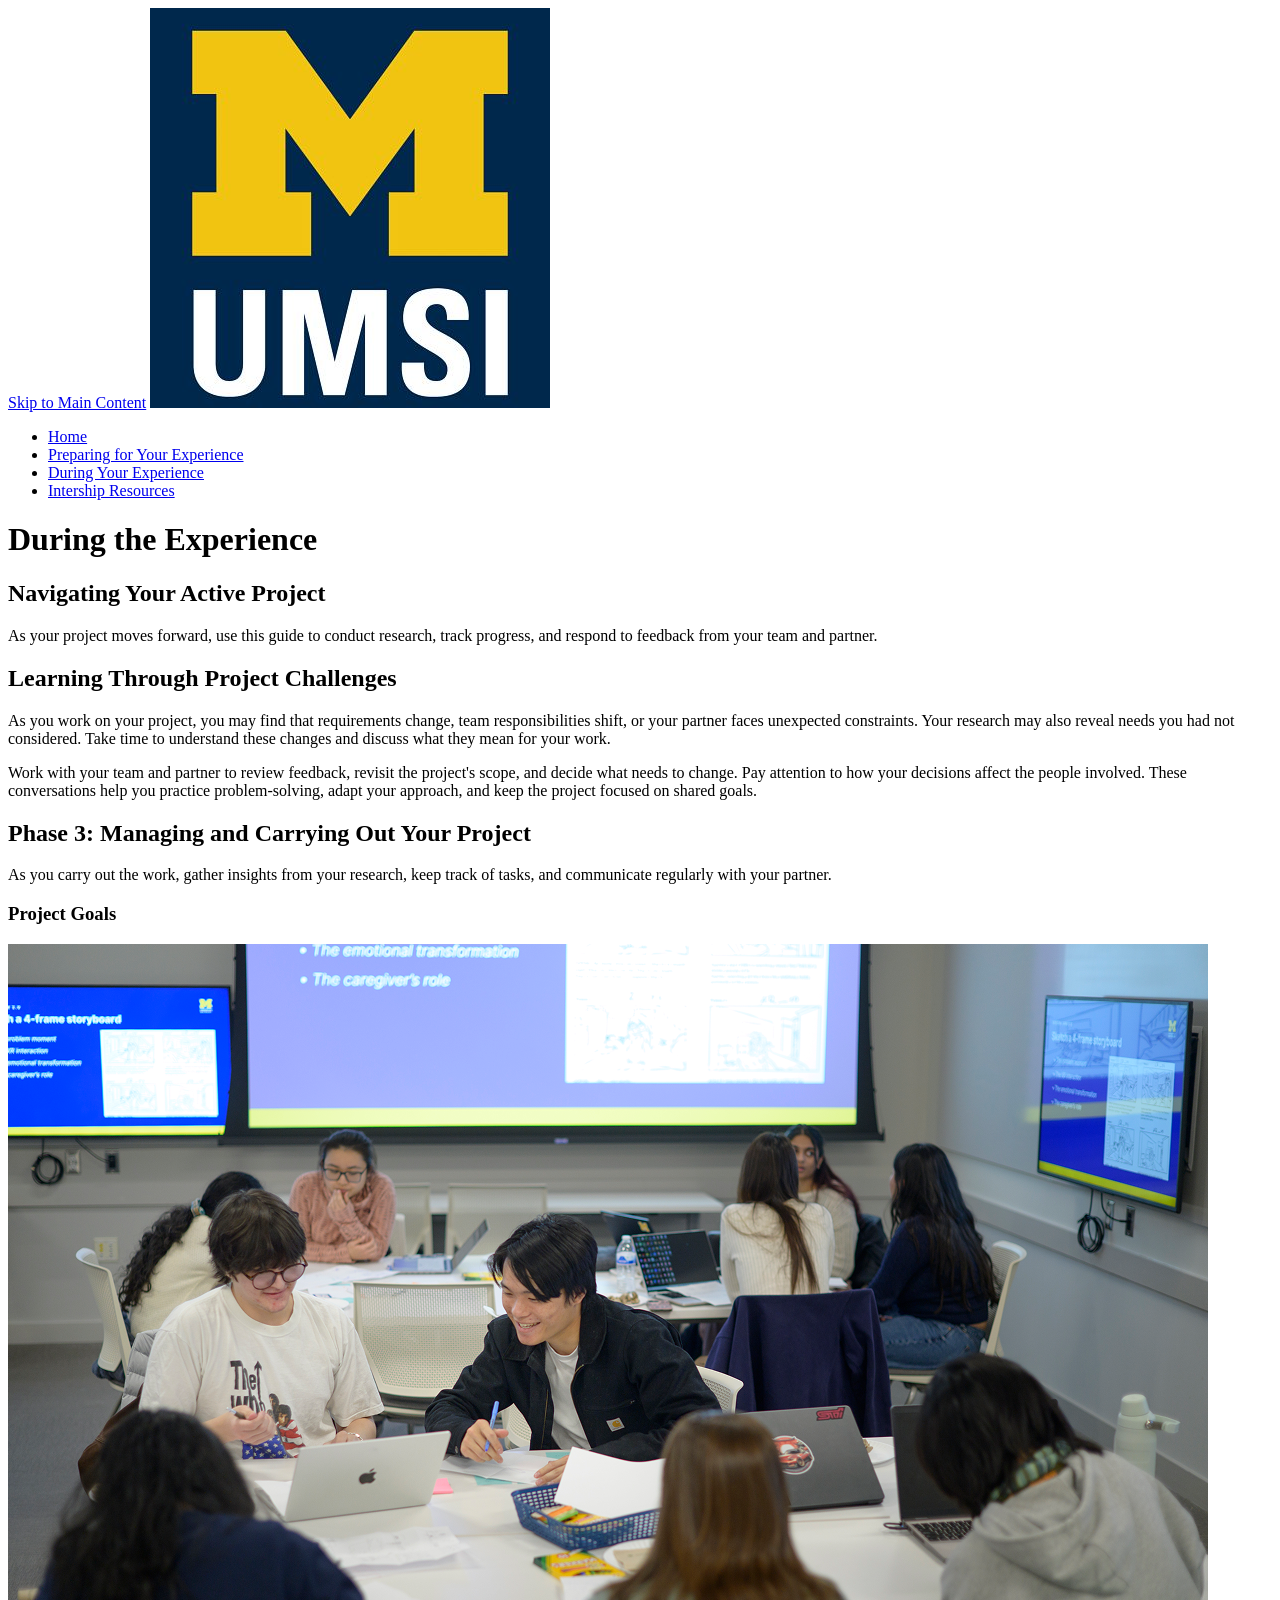
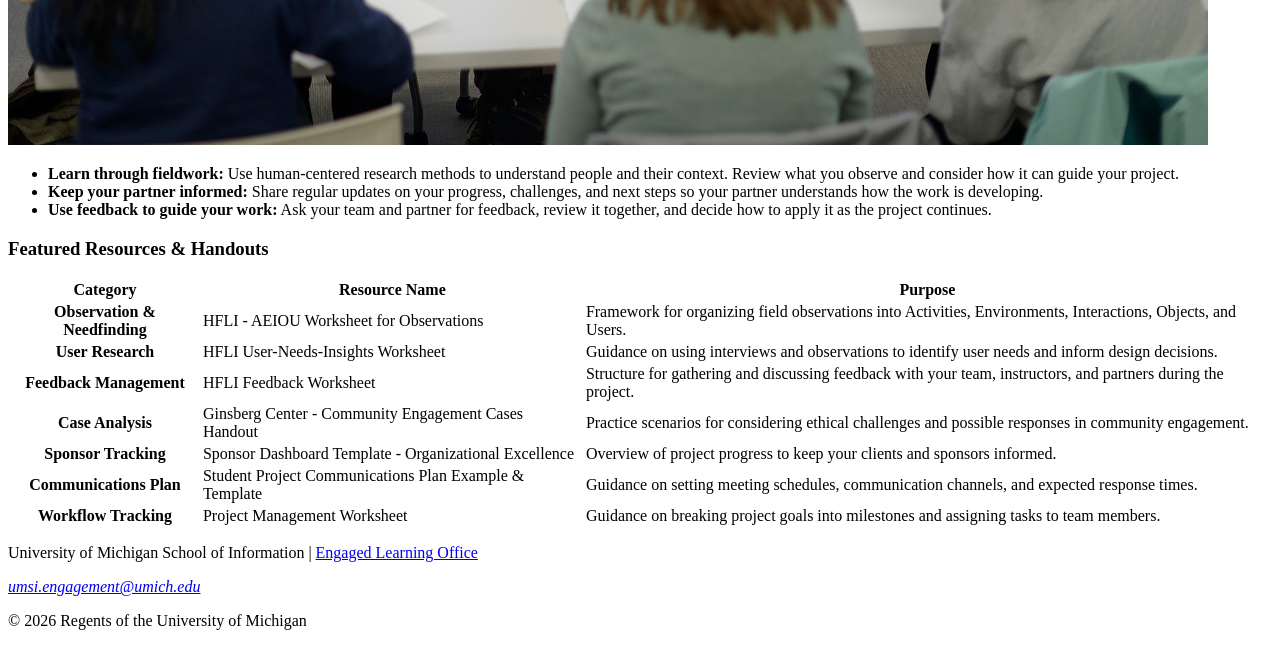
==== during.html @ bb14325f "Add files via upload" ====
<!DOCTYPE html>
<html lang="en">
<head>
    <meta charset="UTF-8">
    <meta name="viewport" content="width=device-width, initial-scale=1.0">
    <title>During the Experience</title>
</head>
<body>
  
    <header>

  <a href = "#main">Skip to Main Content</a>
        <img src="images/UMSI_signature_vertical_informal_solidblue.jpg" alt="UMSI Logo">
        <nav>
            <ul>
                <li><a href = "index.html">Home</a></li>
                <li><a href = "prep.html">Preparing for Your Experience</a></li>
                <li><a href="during.html">During Your Experience</a></li>
                <li><a href="intern.html">Intership Resources</a></li>
            </ul>
        </nav>
    <h1>During the Experience</h1>
  </header>
<main id="main">
<section>
  <h2>Navigating Your Active Project</h2>
  <p>As your project moves forward, use this guide to conduct research, track progress, and respond to feedback from your team and partner.</p>
</section>

<section>
  <h2>Learning Through Project Challenges</h2>
  <p>As you work on your project, you may find that requirements change, team responsibilities shift, or your partner faces unexpected constraints. Your research may also reveal needs you had not considered. Take time to understand these changes and discuss what they mean for your work.</p>
  <p>Work with your team and partner to review feedback, revisit the project's scope, and decide what needs to change. Pay attention to how your decisions affect the people involved. These conversations help you practice problem-solving, adapt your approach, and keep the project focused on shared goals.</p>
</section>

<section>
  <h2>Phase 3: Managing and Carrying Out Your Project</h2>
  <p>As you carry out the work, gather insights from your research, keep track of tasks, and communicate regularly with your partner.</p>
  <article>
    <h3>Project Goals</h3>
    <img src="images/UMSI_DesignJam_MixelStudio_11052025_04.jpg" alt="A group of students discussing a project together.">
    <ul>
      <li><strong>Learn through fieldwork:</strong> Use human-centered research methods to understand people and their context. Review what you observe and consider how it can guide your project.</li>
      <li><strong>Keep your partner informed:</strong> Share regular updates on your progress, challenges, and next steps so your partner understands how the work is developing.</li>
      <li><strong>Use feedback to guide your work:</strong> Ask your team and partner for feedback, review it together, and decide how to apply it as the project continues.</li>
    </ul>
</article>

  <article>
    <h3>Featured Resources &amp; Handouts</h3>
    <table>
      <thead>
        <tr>
          <th scope="col">Category</th>
          <th scope="col">Resource Name</th>
          <th scope="col">Purpose</th>
        </tr>
      </thead>
      <tbody>
        <tr>
          <th scope="row">Observation &amp; Needfinding</th>
          <td>HFLI - AEIOU Worksheet for Observations</td>
          <td>Framework for organizing field observations into Activities, Environments, Interactions, Objects, and Users.</td>
        </tr>
        <tr>
          <th scope="row">User Research</th>
          <td>HFLI User-Needs-Insights Worksheet</td>
          <td>Guidance on using interviews and observations to identify user needs and inform design decisions.</td>
        </tr>
        <tr>
          <th scope="row">Feedback Management</th>
          <td>HFLI Feedback Worksheet</td>
          <td>Structure for gathering and discussing feedback with your team, instructors, and partners during the project.</td>
        </tr>
        <tr>
          <th scope="row">Case Analysis</th>
          <td>Ginsberg Center - Community Engagement Cases Handout</td>
          <td>Practice scenarios for considering ethical challenges and possible responses in community engagement.</td>
        </tr>
        <tr>
          <th scope="row">Sponsor Tracking</th>
          <td>Sponsor Dashboard Template - Organizational Excellence</td>
          <td>Overview of project progress to keep your clients and sponsors informed.</td>
        </tr>
        <tr>
          <th scope="row">Communications Plan</th>
          <td>Student Project Communications Plan Example &amp; Template</td>
          <td>Guidance on setting meeting schedules, communication channels, and expected response times.</td>
        </tr>
        <tr>
          <th scope="row">Workflow Tracking</th>
          <td><a>Project Management Worksheet</a></td>
          <td>Guidance on breaking project goals into milestones and assigning tasks to team members.</td>
        </tr>
      </tbody>
    </table>
  </article>
</section>
<!-- Content taken & modified from ChatGPT with the prompt, "Read the 'During the Experience' section of 'Copy of SI 539 Client Project - ELO Content':
https://docs.google.com/document/d/1m_ygs4EoCYF3RuAaxoWs1xBErSQXr9Pva1TaRaE4L4o/edit?usp=sharing and use these contents to write a new webpage in the same style"  ChatGPT. (2026). ChatGPT ( GPT-6 Astra September 19th version) [Large language model].-->
</main>
<footer>
        <p>University of Michigan School of Information | <a href="https://www.si.umich.edu/programs/engaged-learning/about-engaged-learning-office">Engaged Learning Office </a></p>
      <address>
        <a href="mailto:umsi.engagement@umich.edu">umsi.engagement@umich.edu</a>
      </address>
      <p>&copy; 2026 Regents of the University of Michigan</p>
    </footer>
    
</body>

</html>
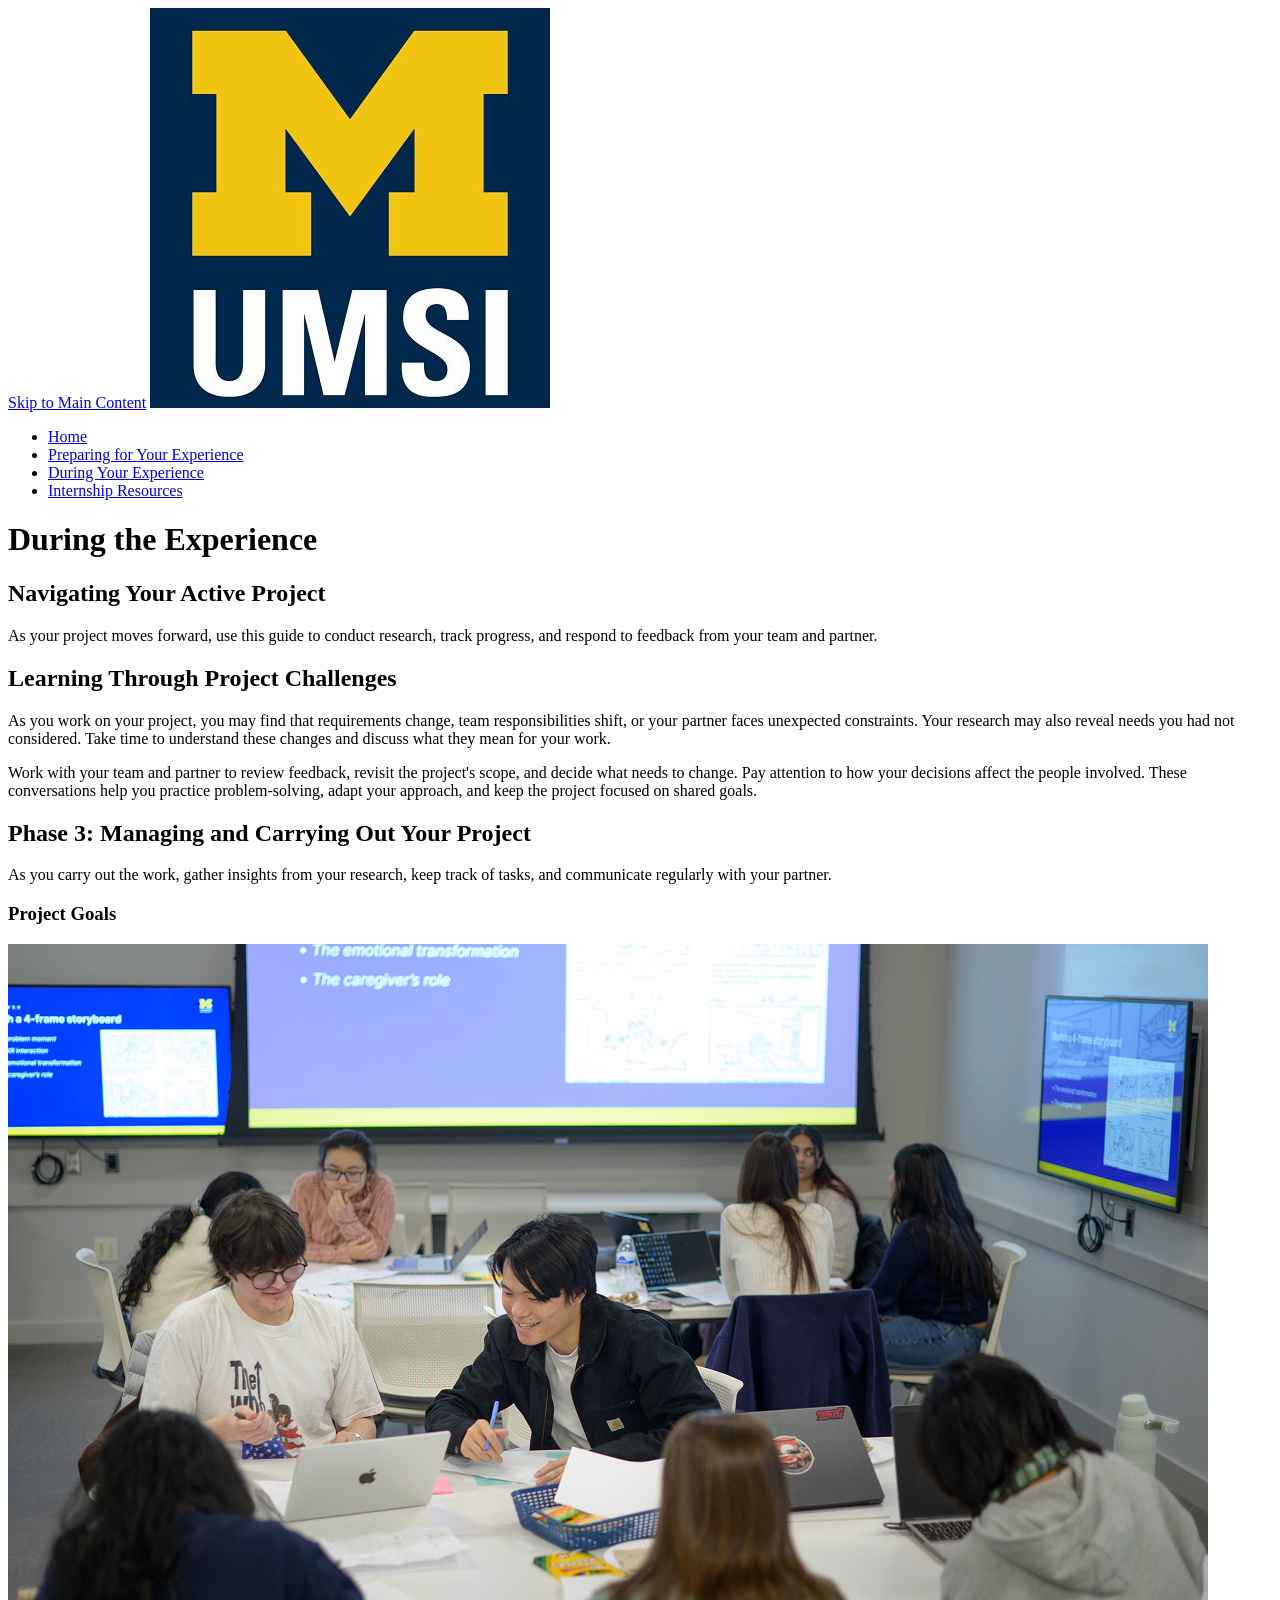
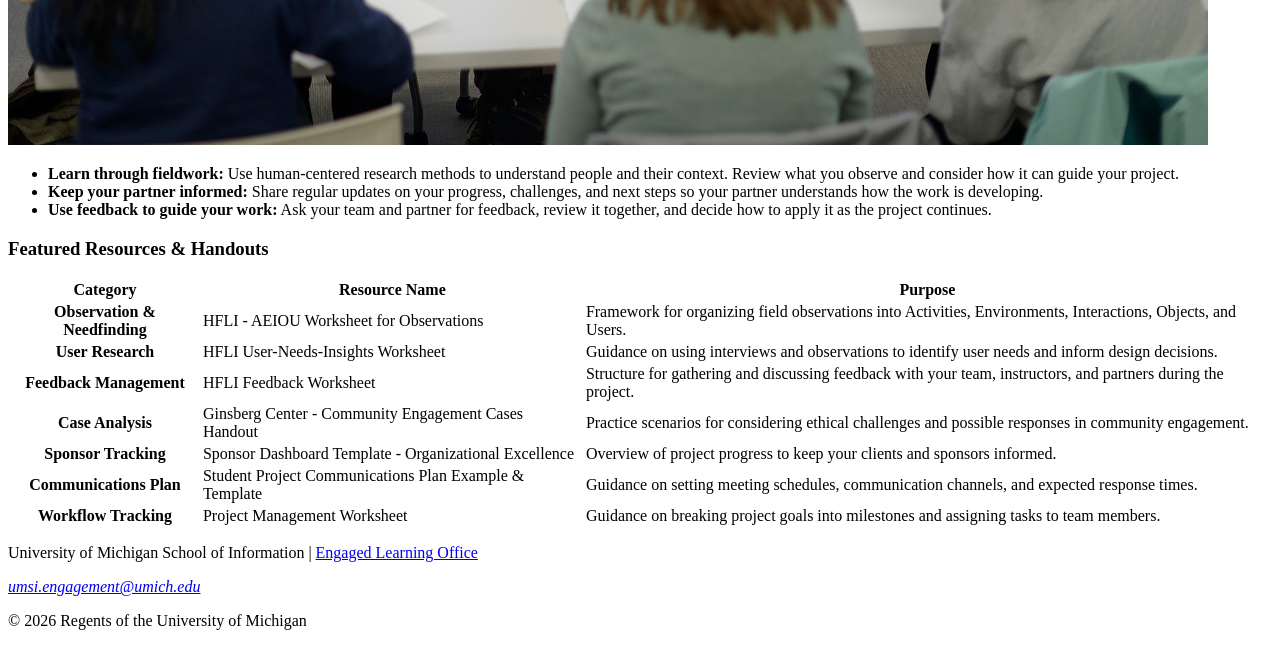
==== commit 4b7589ce: "Add files via upload" ====
--- a/during.html
+++ b/during.html
@@ -16,7 +16,7 @@
                 <li><a href = "index.html">Home</a></li>
                 <li><a href = "prep.html">Preparing for Your Experience</a></li>
                 <li><a href="during.html">During Your Experience</a></li>
-                <li><a href="intern.html">Intership Resources</a></li>
+                <li><a href="intern.html">Internship Resources</a></li>
             </ul>
         </nav>
     <h1>During the Experience</h1>
@@ -89,7 +89,7 @@
         </tr>
         <tr>
           <th scope="row">Workflow Tracking</th>
-          <td><a>Project Management Worksheet</a></td>
+          <td>Project Management Worksheet</td>
           <td>Guidance on breaking project goals into milestones and assigning tasks to team members.</td>
         </tr>
       </tbody>
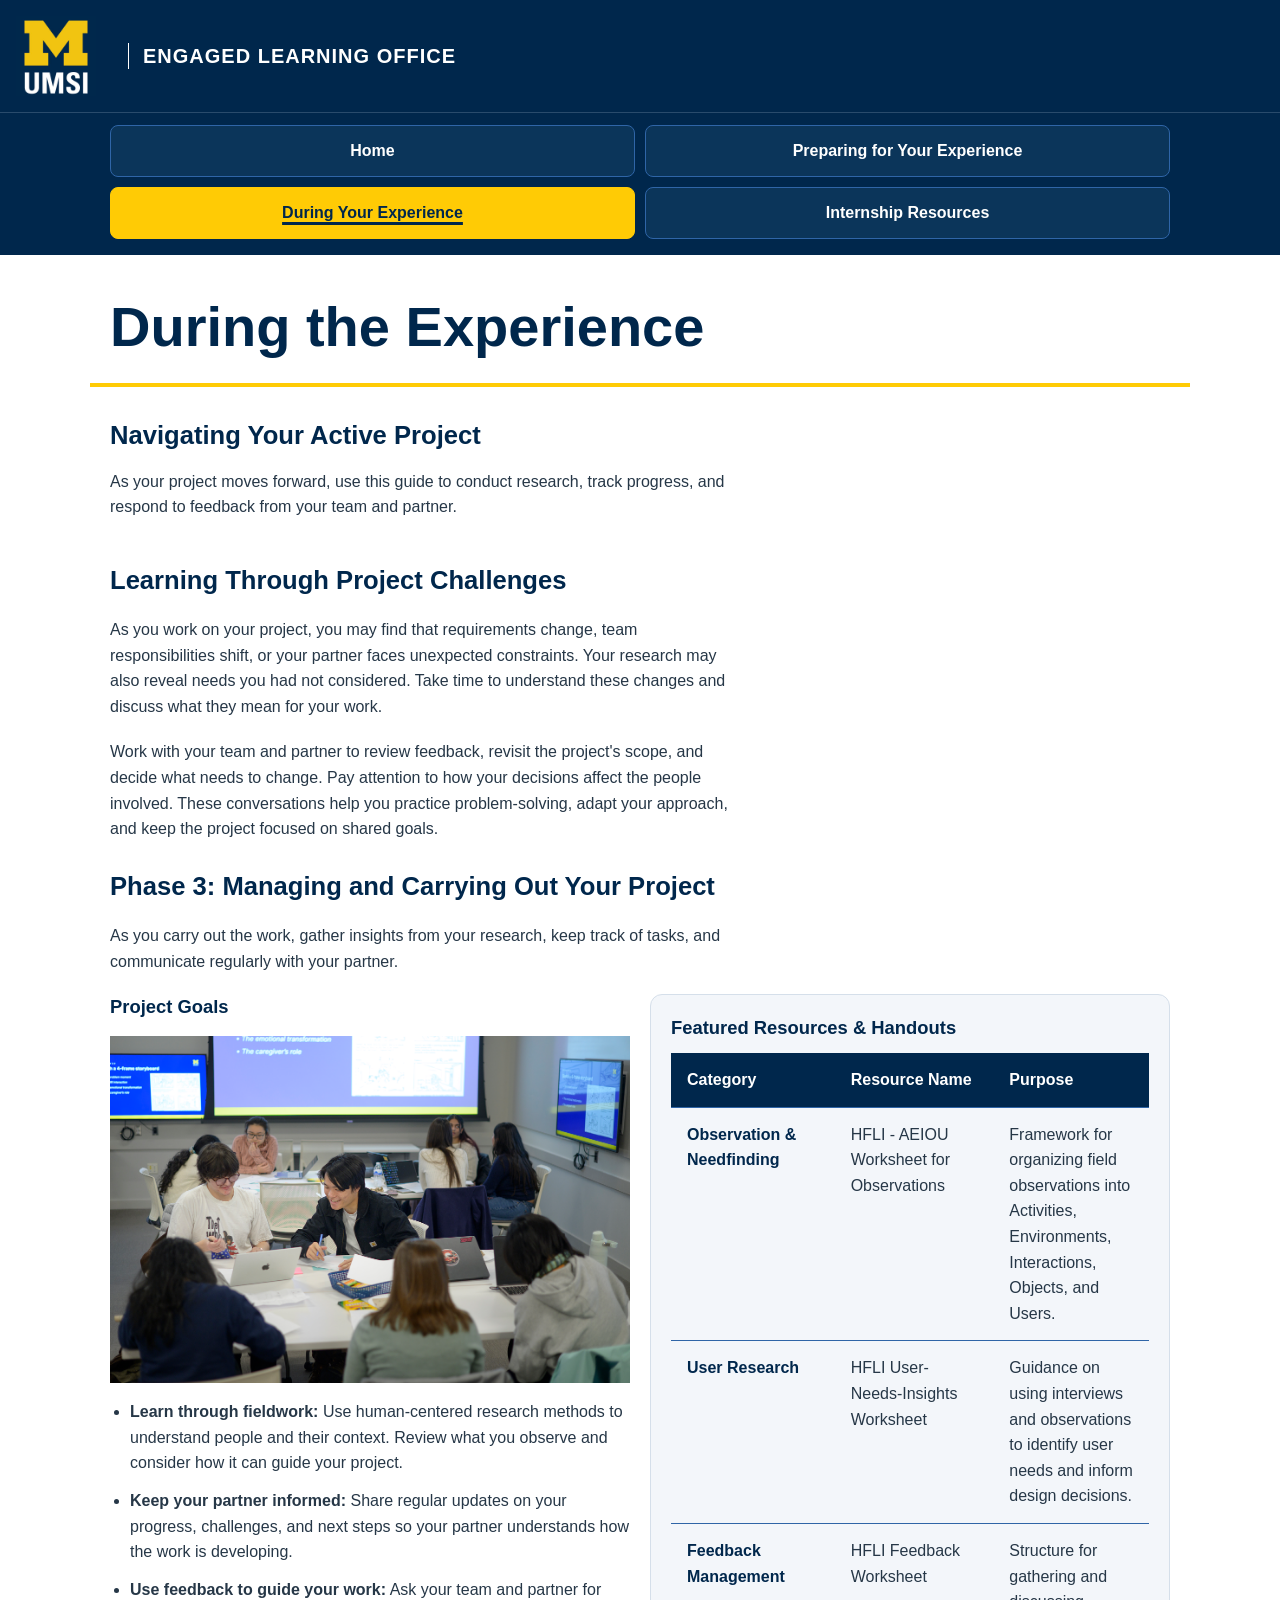
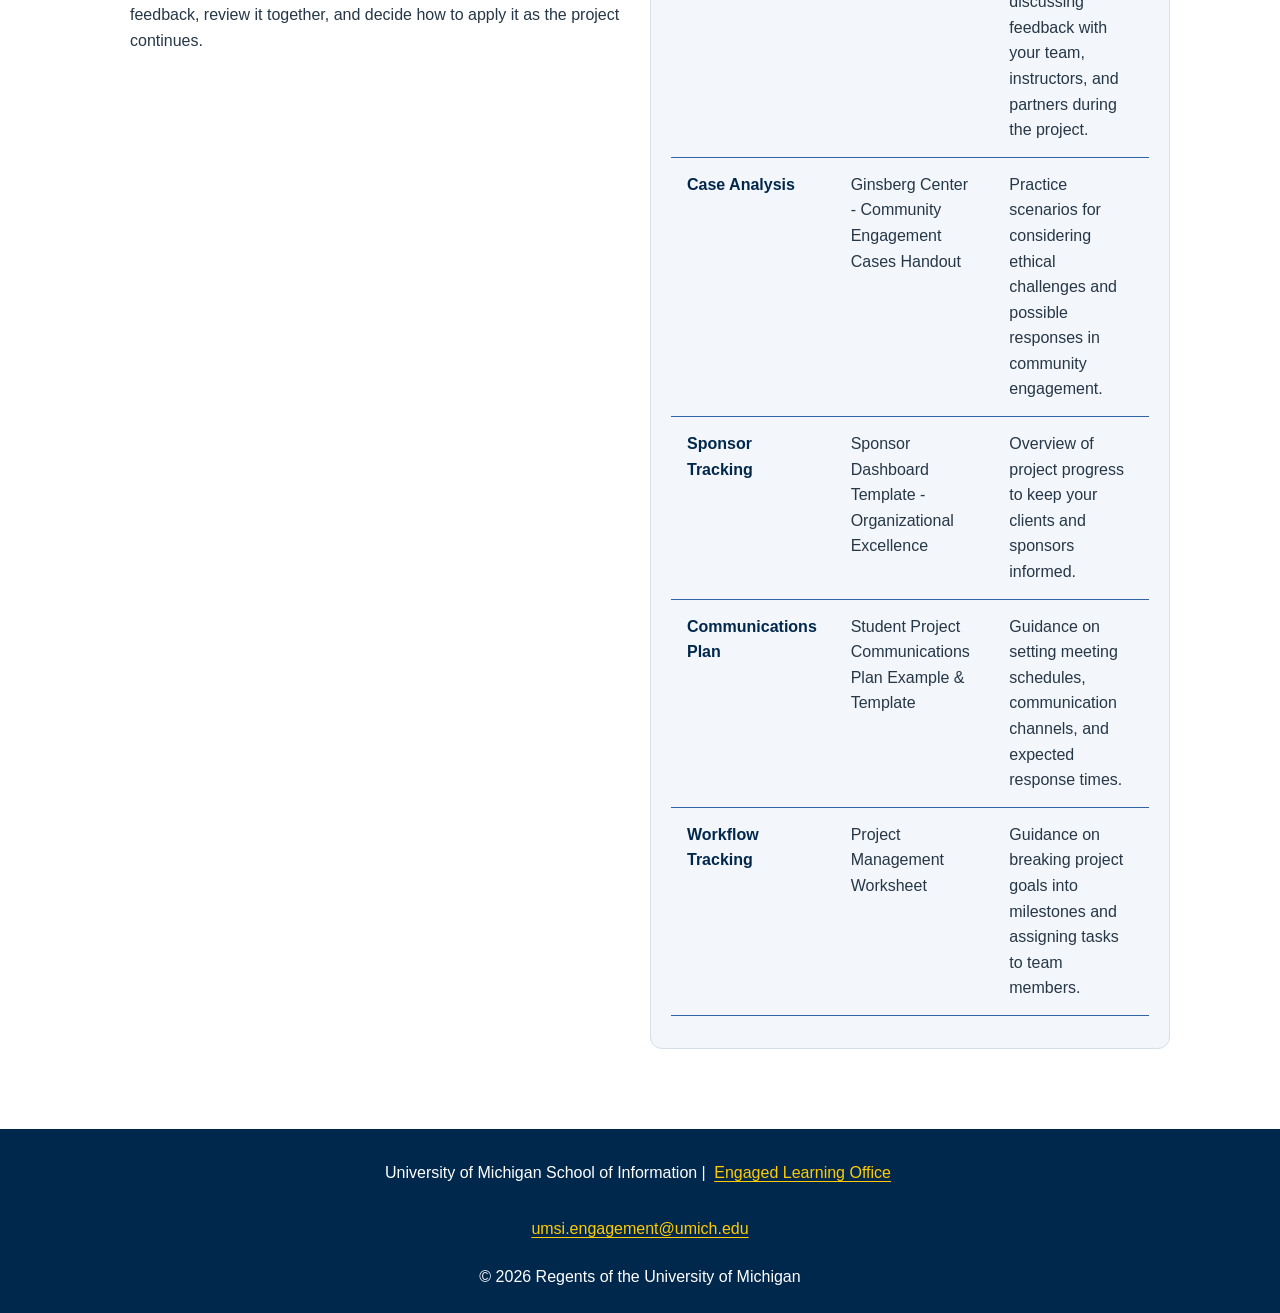
==== commit 21519c49: "Add files via upload" ====
--- a/during.html
+++ b/during.html
@@ -3,51 +3,66 @@
 <head>
     <meta charset="UTF-8">
     <meta name="viewport" content="width=device-width, initial-scale=1.0">
+    <link rel="stylesheet" href="css/html5reset.css">
+    <link rel="stylesheet" href="css/style.css">
     <title>During the Experience</title>
 </head>
 <body>
   
-    <header>
-
-  <a href = "#main">Skip to Main Content</a>
-        <img src="images/UMSI_signature_vertical_informal_solidblue.jpg" alt="UMSI Logo">
+  <header>
+    <div class="skip"><a href = "#main">Skip to Main Content</a></div>
+         <div class="site-branding">
+        <img class="logo" 
+             src="images/UMSI_signature_vertical_informal_solidblue.jpg" 
+             alt="UMSI Logo"
+        >
+        <div class="brand-text">
+        <p class="site-name">Engaged Learning Office</p>
+        </div>
+        </div>
         <nav>
             <ul>
                 <li><a href = "index.html">Home</a></li>
                 <li><a href = "prep.html">Preparing for Your Experience</a></li>
-                <li><a href="during.html">During Your Experience</a></li>
+                <li><a href="during.html" aria-current="page">During Your Experience</a></li>
                 <li><a href="intern.html">Internship Resources</a></li>
             </ul>
         </nav>
     <h1>During the Experience</h1>
   </header>
 <main id="main">
-<section>
+<section class="intro">
   <h2>Navigating Your Active Project</h2>
   <p>As your project moves forward, use this guide to conduct research, track progress, and respond to feedback from your team and partner.</p>
 </section>
 
-<section>
+<section class="content">
   <h2>Learning Through Project Challenges</h2>
   <p>As you work on your project, you may find that requirements change, team responsibilities shift, or your partner faces unexpected constraints. Your research may also reveal needs you had not considered. Take time to understand these changes and discuss what they mean for your work.</p>
   <p>Work with your team and partner to review feedback, revisit the project's scope, and decide what needs to change. Pay attention to how your decisions affect the people involved. These conversations help you practice problem-solving, adapt your approach, and keep the project focused on shared goals.</p>
 </section>
 
-<section>
+<section class="content">
   <h2>Phase 3: Managing and Carrying Out Your Project</h2>
   <p>As you carry out the work, gather insights from your research, keep track of tasks, and communicate regularly with your partner.</p>
   <article>
     <h3>Project Goals</h3>
     <img src="images/UMSI_DesignJam_MixelStudio_11052025_04.jpg" alt="A group of students discussing a project together.">
-    <ul>
+    <ul class="indent">
       <li><strong>Learn through fieldwork:</strong> Use human-centered research methods to understand people and their context. Review what you observe and consider how it can guide your project.</li>
       <li><strong>Keep your partner informed:</strong> Share regular updates on your progress, challenges, and next steps so your partner understands how the work is developing.</li>
       <li><strong>Use feedback to guide your work:</strong> Ask your team and partner for feedback, review it together, and decide how to apply it as the project continues.</li>
     </ul>
 </article>
 
-  <article>
-    <h3>Featured Resources &amp; Handouts</h3>
+  <article class="stage-card">
+    <h3 id="resources-heading">Featured Resources &amp; Handouts</h3>
+    
+    <div class="table-scroll"
+        tabindex="0"
+        role="region"
+        aria-labelledby="resources-heading">
+  
     <table>
       <thead>
         <tr>
@@ -94,6 +109,7 @@
         </tr>
       </tbody>
     </table>
+    </div>
   </article>
 </section>
 <!-- Content taken & modified from ChatGPT with the prompt, "Read the 'During the Experience' section of 'Copy of SI 539 Client Project - ELO Content':
--- a/css/style.css
+++ b/css/style.css
@@ -0,0 +1,359 @@
+/* basic settings */
+nav,
+h1,
+main,
+footer {
+    font-family: "Montserrat", "Helvetica Neue", Arial, sans-serif;
+}
+
+h2 {
+    margin-bottom: 16px;
+    font-size: 1.6rem;
+    line-height: 1.3;
+    color: #00274c;
+}
+
+h3 {
+    margin-bottom: 8px;
+    font-size: 1.15rem;
+    line-height: 1.4;
+    color: #00274c;
+}
+
+p {
+    max-width: 70ch;
+    margin-bottom: 16px;
+}
+
+.indent  {
+    margin: 0;
+    padding-left: 20px;
+}
+
+section li + li {
+    margin-top: 12px;
+}
+
+img {
+    display: block;
+    max-width: 100%;
+    height: auto;
+    margin: 16px auto;
+}
+
+iframe {
+    display: block;
+    width: 100%;
+    aspect-ratio: 16 / 9;
+    height: auto;
+    border: 0;
+    margin: 16px 0;
+}
+
+/* skip */
+.skip {
+    position: relative;
+}
+
+.skip a{
+    position: absolute;
+    top: 0;
+    left: 16px;
+    z-index: 1000;
+
+    transform: translateY(calc(-100% - 16px));
+
+    background-color: #ffffff;
+    color: #00274c;
+    padding: 12px 16px;
+    border-radius: 6px;
+
+    font-weight: 700;
+    line-height: 1.5;
+    text-decoration: underline;
+}
+
+.skip a:focus {
+    top: 12px;
+    transform: translateY(0);
+
+    outline: 3px solid #ffcb05;
+    outline-offset: 3px;
+}
+
+/* site-branding */
+.site-branding {
+    display: flex;
+    align-items: center;
+    gap: 32px;
+    padding: 16px;
+    background-color: #00274c;
+}
+
+.logo {
+    width: 80px;
+    height: auto;
+    margin: 0;
+    flex-shrink: 0;
+}
+.brand-text {
+    flex: 1;
+    min-width: 0;
+
+    display: flex;
+    flex-direction: column;
+    gap: 6px;
+
+    border-left: 1px solid #ffffff;
+    padding-left: 14px;
+
+    color: #ffffff;
+    font-family: "Oswald", "Arial Narrow", sans-serif;
+    text-transform: uppercase;
+    letter-spacing: 1px;
+    text-align: left;
+    overflow-wrap: anywhere;
+}
+
+.site-name {
+    margin: 0;
+    font-size: 1.25rem;
+    font-weight: 700;
+    line-height: 1.3;
+}
+
+/* nav */
+nav {
+    background-color: #00274c;
+    padding: 12px 20px 16px;
+    border-top: 1px solid #294b6c;
+}
+
+nav ul {
+    display: grid;
+    grid-template-columns: repeat(2, minmax(0, 1fr));
+    gap: 10px;
+
+    max-width: 1060px;
+    margin: 0 auto;
+    padding: 0;
+    list-style: none;
+}
+
+nav a {
+    display: grid;
+    place-items: center;
+    box-sizing: border-box;
+
+    height: 100%;
+    min-height: 52px;
+    padding: 12px 10px;
+
+    background-color: #0b355a;
+    color: #ffffff;
+    border: 1px solid #2f65a7;
+    border-radius: 8px;
+
+    font-size: 1rem;
+    font-weight: 600;
+    line-height: 1.5;
+    text-align: center;
+    text-decoration: none;
+    overflow-wrap: anywhere;
+}
+
+nav a:hover {
+    background-color: #174c86;
+    border-color: #ffffff;
+}
+
+nav a[aria-current="page"] {
+    background-color: #ffcb05;
+    color: #00274c;
+    border-color: #ffcb05;
+
+    font-weight: 700;
+    text-decoration: underline;
+    text-decoration-thickness: 3px;
+    text-underline-offset: 4px;
+}
+
+nav a:focus-visible {
+    outline: 3px solid #ffffff;
+    outline-offset: 3px;
+}
+
+/* main contents */
+h1, main {
+    box-sizing: border-box;
+    width: 100%;
+    max-width: 1100px;
+    margin: 0 auto;
+    padding: 24px 20px;
+
+    color: #263747;
+    line-height: 1.6;
+}
+
+h1 {
+    padding-top: 40px;
+    border-bottom: 4px solid #ffcb05;
+
+    font-size: clamp(2rem, 5vw, 3.5rem);
+    font-weight: 700;
+    line-height: 1.15;
+    color: #00274c;
+}
+
+main {
+    display: grid;
+    gap: 28px;
+    padding-top: 32px;
+    padding-bottom: 48px;
+}
+
+.content {
+    display: grid;
+    grid-template-columns: repeat(auto-fit, minmax(min(100%, 350px), 1fr));
+    gap: 20px;
+}
+
+.content > h2,
+.content > p {
+    grid-column: 1 / -1;
+    margin: 0;
+}
+
+/* stage-card & aside section*/
+.stage-card{
+    display: grid;
+    grid-template-rows: auto 1fr auto;
+    gap: 12px;
+
+    padding: 20px;
+    background-color: #f3f6fa;
+    border: 1px solid #d5dfea;
+    border-radius: 12px;
+}
+
+.stage-card h3,
+.stage-card p {
+    margin: 0;
+}
+
+.card-link,
+main > aside > div > a {
+    display: grid;
+    place-items: center;
+    box-sizing: border-box;
+
+    min-height: 48px;
+    padding: 12px 16px;
+
+    color: #ffffff;
+    border-radius: 6px;
+
+    font-weight: 700;
+    text-align: center;
+    text-decoration: none;
+}
+ 
+.card-link {
+    background-color: #00274c;
+}
+main > aside > div > a {
+    background-color: #2f65a7;
+}
+
+.card-link:hover,
+main > aside > div > a:hover {
+    background-color: #174c86;
+}
+
+.card-link:focus-visible {
+    outline: 3px solid #00274c;
+    outline-offset: 3px;
+}
+
+/* table */
+.table-scroll {
+    max-width: 100%;
+    overflow-x: auto;
+}
+
+.table-scroll table {
+    width: 100%;
+    border-collapse: collapse;
+}
+
+.table-scroll th,
+.table-scroll td {
+    padding: 14px 16px;
+    text-align: left;
+    vertical-align: top;
+    border-bottom: 1px solid #2f65a7;
+}
+
+.table-scroll thead th {
+    background-color: #00274c;
+    color: #ffffff;
+    font-weight: 700;
+}
+
+.table-scroll tbody th {
+    color: #00274c;
+    font-weight: 600;
+}
+
+.table-scroll:focus-visible {
+    outline: 3px solid #00274c;
+    outline-offset: -3px;
+}
+
+/* allow grid items to shrink */
+.content,
+.stage-card,
+.table-scroll {
+    min-width: 0;
+}
+
+/* footer */
+footer {
+    margin-top: 32px;
+    padding: 24px 16px;
+
+    background-color: #00274c;
+    color: #ffffff;
+    text-align: center;
+    line-height: 1.5;
+}
+
+footer p,
+footer address {
+    margin: 0 0 12px;
+}
+
+footer p {
+    max-width: none;
+}
+
+footer p:last-child {
+    margin-bottom: 0;
+}
+
+footer address {
+    font-style: normal;
+}
+
+footer a {
+    display: inline-block;
+    box-sizing: border-box;
+    max-width: 100%;
+    min-height: 44px;
+    padding: 8px 4px;
+
+    color: #ffcb05;
+    text-decoration: underline;
+    text-underline-offset: 3px;
+    overflow-wrap: anywhere;
+}
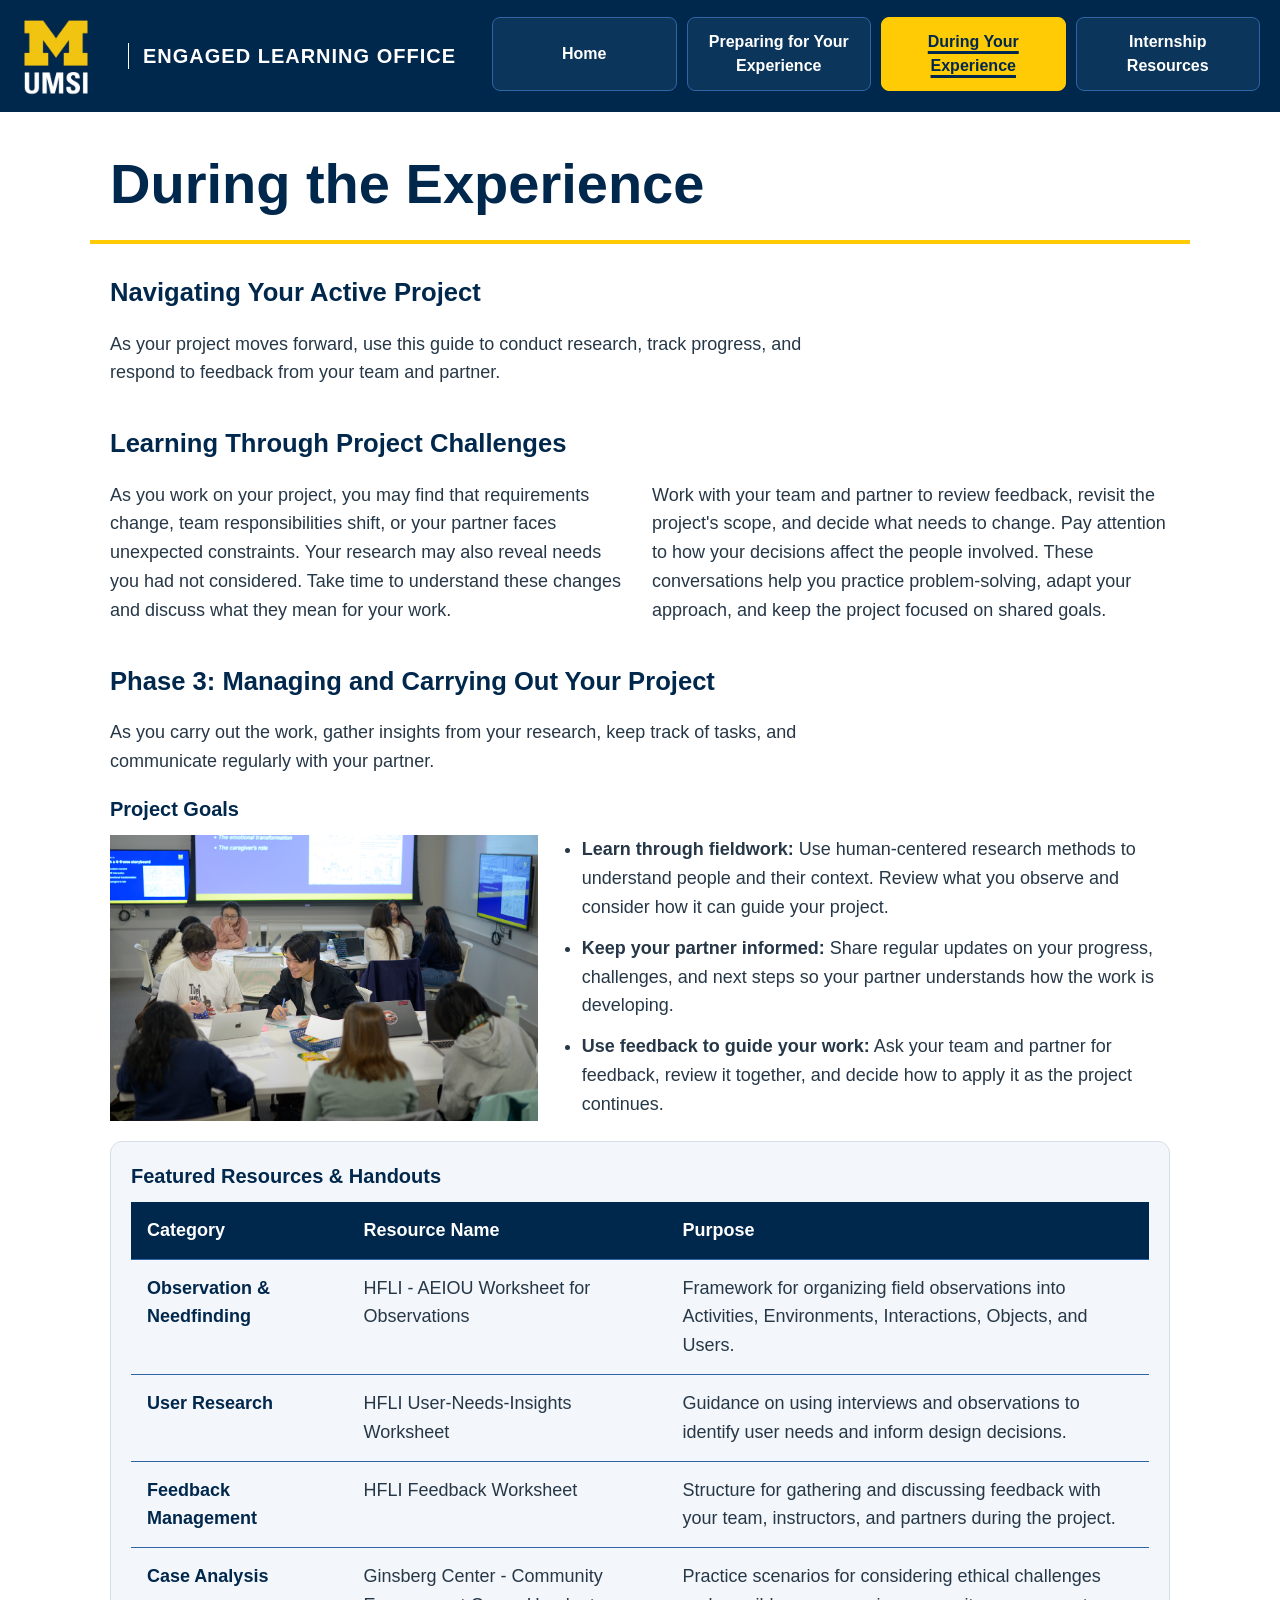
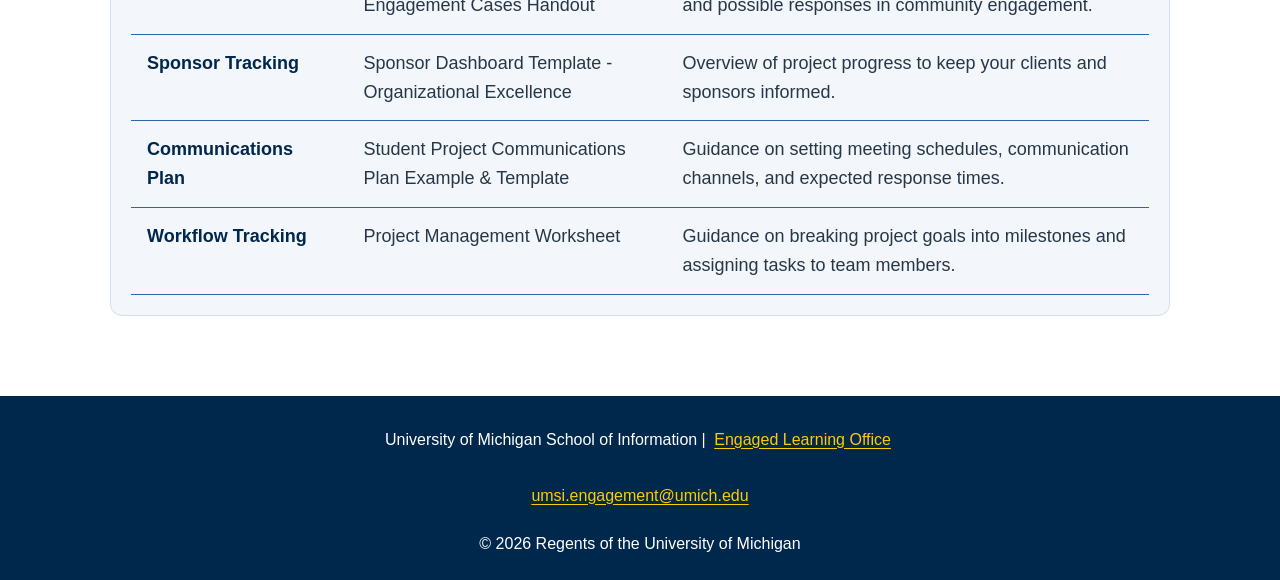
==== commit 80a410af: "Add files via upload" ====
--- a/during.html
+++ b/during.html
@@ -8,7 +8,7 @@
     <title>During the Experience</title>
 </head>
 <body>
-  
+  <div class="progress-bar" id="progress-bar" aria-hidden="true"></div>
   <header>
     <div class="skip"><a href = "#main">Skip to Main Content</a></div>
          <div class="site-branding">
@@ -36,7 +36,7 @@
   <p>As your project moves forward, use this guide to conduct research, track progress, and respond to feedback from your team and partner.</p>
 </section>
 
-<section class="content">
+<section class="content text-cols">
   <h2>Learning Through Project Challenges</h2>
   <p>As you work on your project, you may find that requirements change, team responsibilities shift, or your partner faces unexpected constraints. Your research may also reveal needs you had not considered. Take time to understand these changes and discuss what they mean for your work.</p>
   <p>Work with your team and partner to review feedback, revisit the project's scope, and decide what needs to change. Pay attention to how your decisions affect the people involved. These conversations help you practice problem-solving, adapt your approach, and keep the project focused on shared goals.</p>
@@ -45,7 +45,7 @@
 <section class="content">
   <h2>Phase 3: Managing and Carrying Out Your Project</h2>
   <p>As you carry out the work, gather insights from your research, keep track of tasks, and communicate regularly with your partner.</p>
-  <article>
+  <article class="media-split">
     <h3>Project Goals</h3>
     <img src="images/UMSI_DesignJam_MixelStudio_11052025_04.jpg" alt="A group of students discussing a project together.">
     <ul class="indent">
@@ -120,9 +120,9 @@
       <address>
         <a href="mailto:umsi.engagement@umich.edu">umsi.engagement@umich.edu</a>
       </address>
-      <p>&copy; 2026 Regents of the University of Michigan</p>
+      <p>&copy; <span id="year">2026</span> Regents of the University of Michigan</p>
     </footer>
-    
+    <script src="js/script.js"></script>
 </body>
 
 </html>
--- a/css/style.css
+++ b/css/style.css
@@ -81,6 +81,19 @@
     outline-offset: 3px;
 }
 
+/* progress bar */
+.progress-bar {
+    position: fixed;
+    top: 0;
+    left: 0;
+    z-index: 999;
+
+    width: 0;
+    height: 6px;
+    background-color: #ffcb05;
+    border-bottom: 2px solid #00274c;
+}
+
 /* site-branding */
 .site-branding {
     display: flex;
@@ -129,15 +142,20 @@
     border-top: 1px solid #294b6c;
 }
 
+/* 4 columns, each link spans 2 on mobile */
 nav ul {
     display: grid;
-    grid-template-columns: repeat(2, minmax(0, 1fr));
+    grid-template-columns: repeat(4, minmax(0, 1fr));
     gap: 10px;
 
     max-width: 1060px;
     margin: 0 auto;
     padding: 0;
     list-style: none;
+}
+
+nav li {
+    grid-column: span 2;
 }
 
 nav a {
@@ -205,29 +223,95 @@
     color: #00274c;
 }
 
+/* page grid: 4 columns on mobile */
 main {
     display: grid;
-    gap: 28px;
+    grid-template-columns: repeat(4, minmax(0, 1fr));
+    column-gap: 16px;
+    row-gap: 28px;
     padding-top: 32px;
     padding-bottom: 48px;
 }
 
-.content {
+main > section,
+main > aside {
+    grid-column: 1 / -1;
+    min-width: 0;
+}
+
+.intro,
+.content,
+article.media-split {
     display: grid;
-    grid-template-columns: repeat(auto-fit, minmax(min(100%, 350px), 1fr));
-    gap: 20px;
-}
-
+    grid-template-columns: repeat(4, minmax(0, 1fr));
+    column-gap: 16px;
+    row-gap: 20px;
+}
+
+.intro > h2,
+.intro > p,
+.intro > iframe,
 .content > h2,
-.content > p {
+.content > p,
+.content > img,
+.content > ul,
+.content > ol,
+.content > article,
+.media-split > h2,
+.media-split > h3,
+.media-split > p,
+.media-split > img,
+.media-split > ul {
     grid-column: 1 / -1;
+    min-width: 0;
+}
+
+.intro > h2,
+.intro > p,
+.intro > iframe,
+.content > h2,
+.content > p,
+.media-split > h2,
+.media-split > h3,
+.media-split > p,
+.media-split > img,
+.media-split > ul {
     margin: 0;
 }
 
-/* stage-card & aside section*/
+article.media-split {
+    row-gap: 12px;
+    align-content: start;
+}
+
+.indent + p {
+    margin-top: 16px;
+}
+
+/* aside */
+main > aside {
+    padding: 20px;
+    background-color: #f3f6fa;
+    border: 1px solid #d5dfea;
+    border-radius: 12px;
+}
+
+main > aside > p:last-child {
+    margin-bottom: 0;
+}
+
+main > aside > div {
+    margin-bottom: 16px;
+}
+
+/* stage-card */
+.trio > .stage-card {
+    grid-template-rows: auto 1fr auto;
+}
+
 .stage-card{
     display: grid;
-    grid-template-rows: auto 1fr auto;
+    align-content: start;
     gap: 12px;
 
     padding: 20px;
@@ -311,7 +395,6 @@
 }
 
 /* allow grid items to shrink */
-.content,
 .stage-card,
 .table-scroll {
     min-width: 0;
@@ -356,4 +439,152 @@
     text-decoration: underline;
     text-underline-offset: 3px;
     overflow-wrap: anywhere;
-}+}
+
+/* tablet: 8 columns */
+@media (min-width: 768px) {
+    main,
+    .intro,
+    .content,
+    article.media-split {
+        grid-template-columns: repeat(8, minmax(0, 1fr));
+        column-gap: 20px;
+    }
+
+    nav li {
+        grid-column: span 1;
+    }
+
+    .media-split > img {
+        grid-column: span 3;
+        align-self: start;
+    }
+
+    .media-split > ul {
+        grid-column: span 5;
+    }
+
+    .trio > article,
+    .programs > article,
+    .pair > article,
+    article.col-half {
+        grid-column: span 4;
+    }
+
+    .trio > .card-wide {
+        grid-column: 1 / -1;
+    }
+
+    article.col-small {
+        grid-column: span 3;
+    }
+
+    article.col-large {
+        grid-column: span 5;
+    }
+}
+
+/* desktop: 12 columns */
+@media (min-width: 1024px) {
+    main,
+    .intro,
+    .content,
+    article.media-split {
+        grid-template-columns: repeat(12, minmax(0, 1fr));
+        column-gap: 24px;
+    }
+
+    main {
+        row-gap: 40px;
+        font-size: 1.125rem;
+    }
+
+    h3 {
+        font-size: 1.25rem;
+    }
+
+    .card-link,
+    main > aside > div > a {
+        font-size: 1rem;
+    }
+
+    .intro-media > p {
+        grid-column: span 5;
+        align-self: center;
+    }
+
+    .intro-media > iframe {
+        grid-column: span 7;
+    }
+
+    .media-split > img,
+    article.col-small {
+        grid-column: span 5;
+    }
+
+    .media-split > ul,
+    article.col-large {
+        grid-column: span 7;
+    }
+
+    .text-cols > p,
+    .pair > article {
+        grid-column: span 6;
+    }
+
+    .trio > article,
+    .trio > .card-wide,
+    .programs > article,
+    .phase-start > article {
+        grid-column: span 4;
+    }
+
+    /* Career Fair: 8 columns on the right, 2 rows tall */
+    .opportunities > article {
+        grid-column: 1 / span 4;
+    }
+
+    .opportunities > .media-split {
+        grid-column: 5 / -1;
+        grid-row: span 2;
+        grid-template-columns: repeat(8, minmax(0, 1fr));
+    }
+
+    .opportunities .media-split > img {
+        grid-column: span 3;
+    }
+
+    .opportunities .media-split > ul {
+        grid-column: span 5;
+    }
+
+    main > .end {
+        grid-column: span 8;
+    }
+
+    main > aside {
+        grid-column: span 4;
+        align-self: start;
+    }
+
+    /* header: logo and nav in one row */
+    header {
+        display: grid;
+        grid-template-columns: auto 1fr;
+    }
+
+    header .skip,
+    header h1 {
+        grid-column: 1 / -1;
+    }
+
+    nav {
+        display: grid;
+        align-items: center;
+        border-top: none;
+    }
+
+    .phase-start > .stage-card {
+        align-self: start;
+    }
+}
